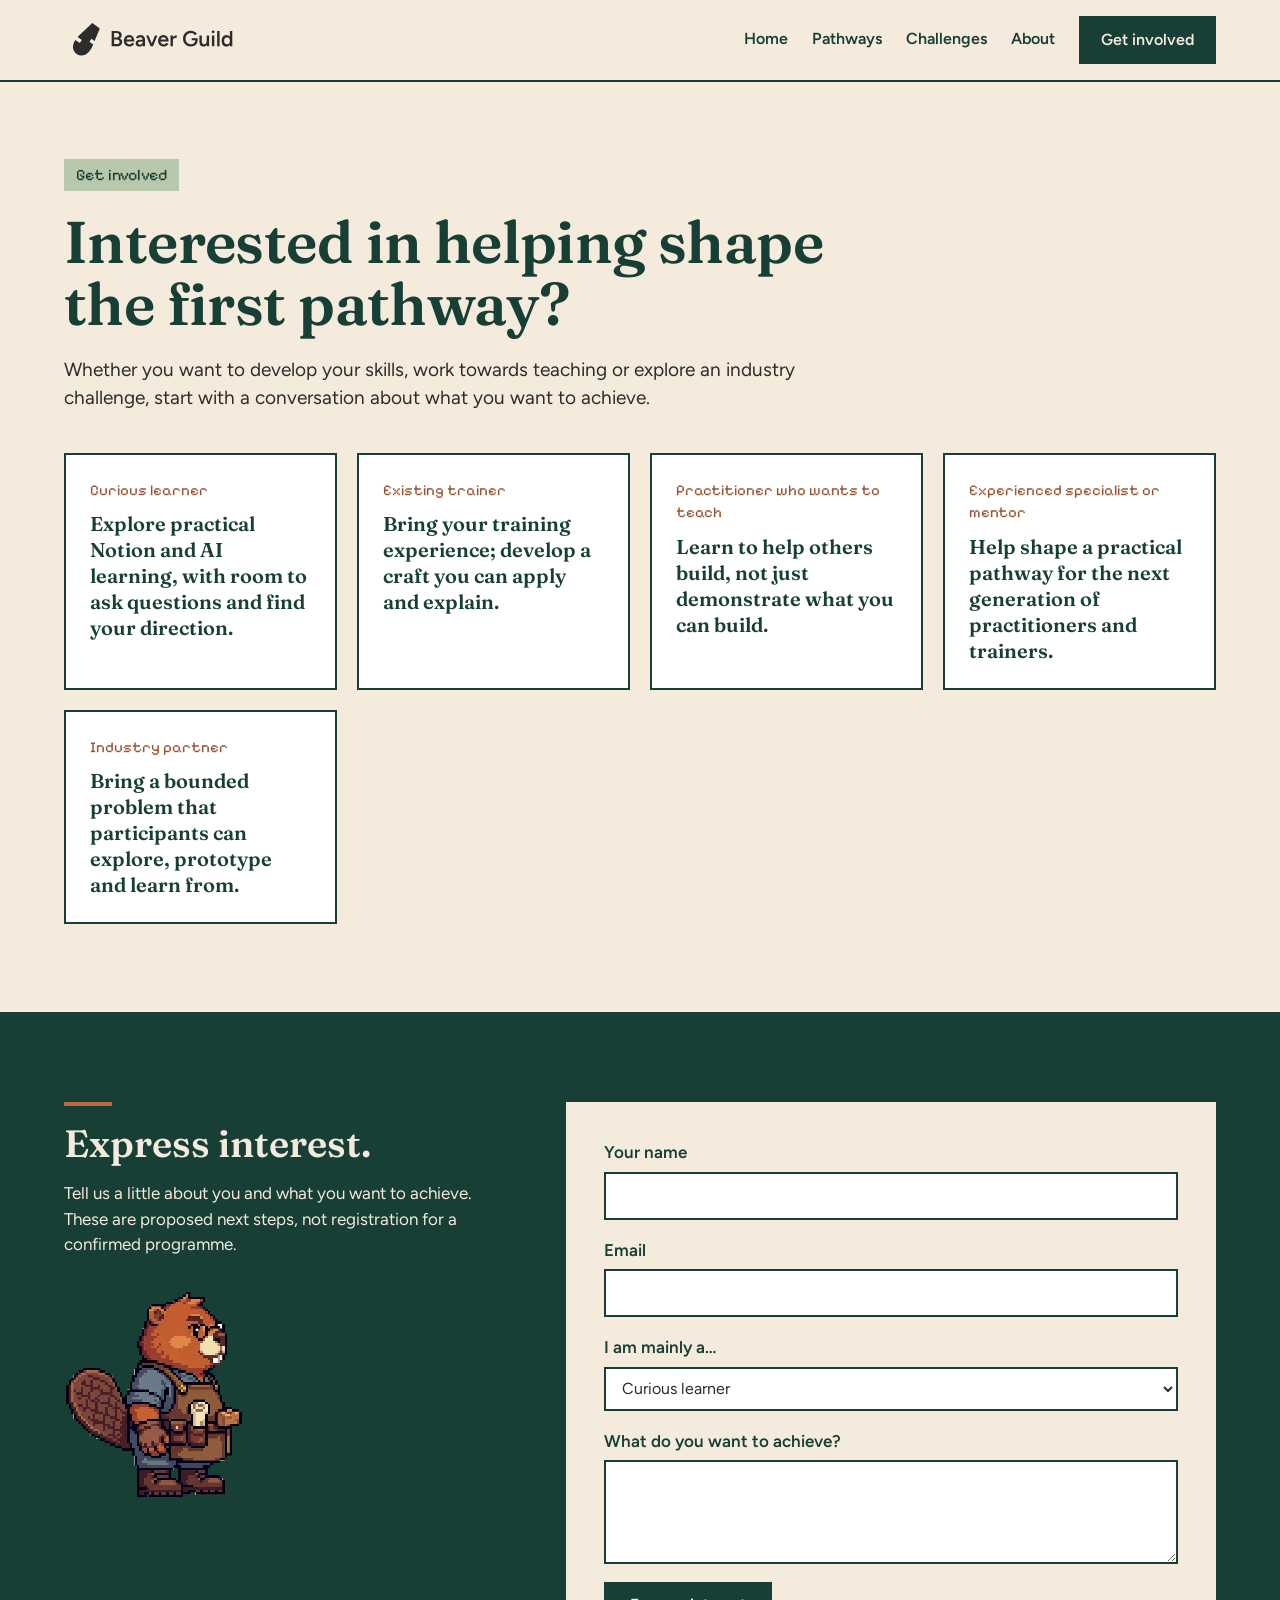
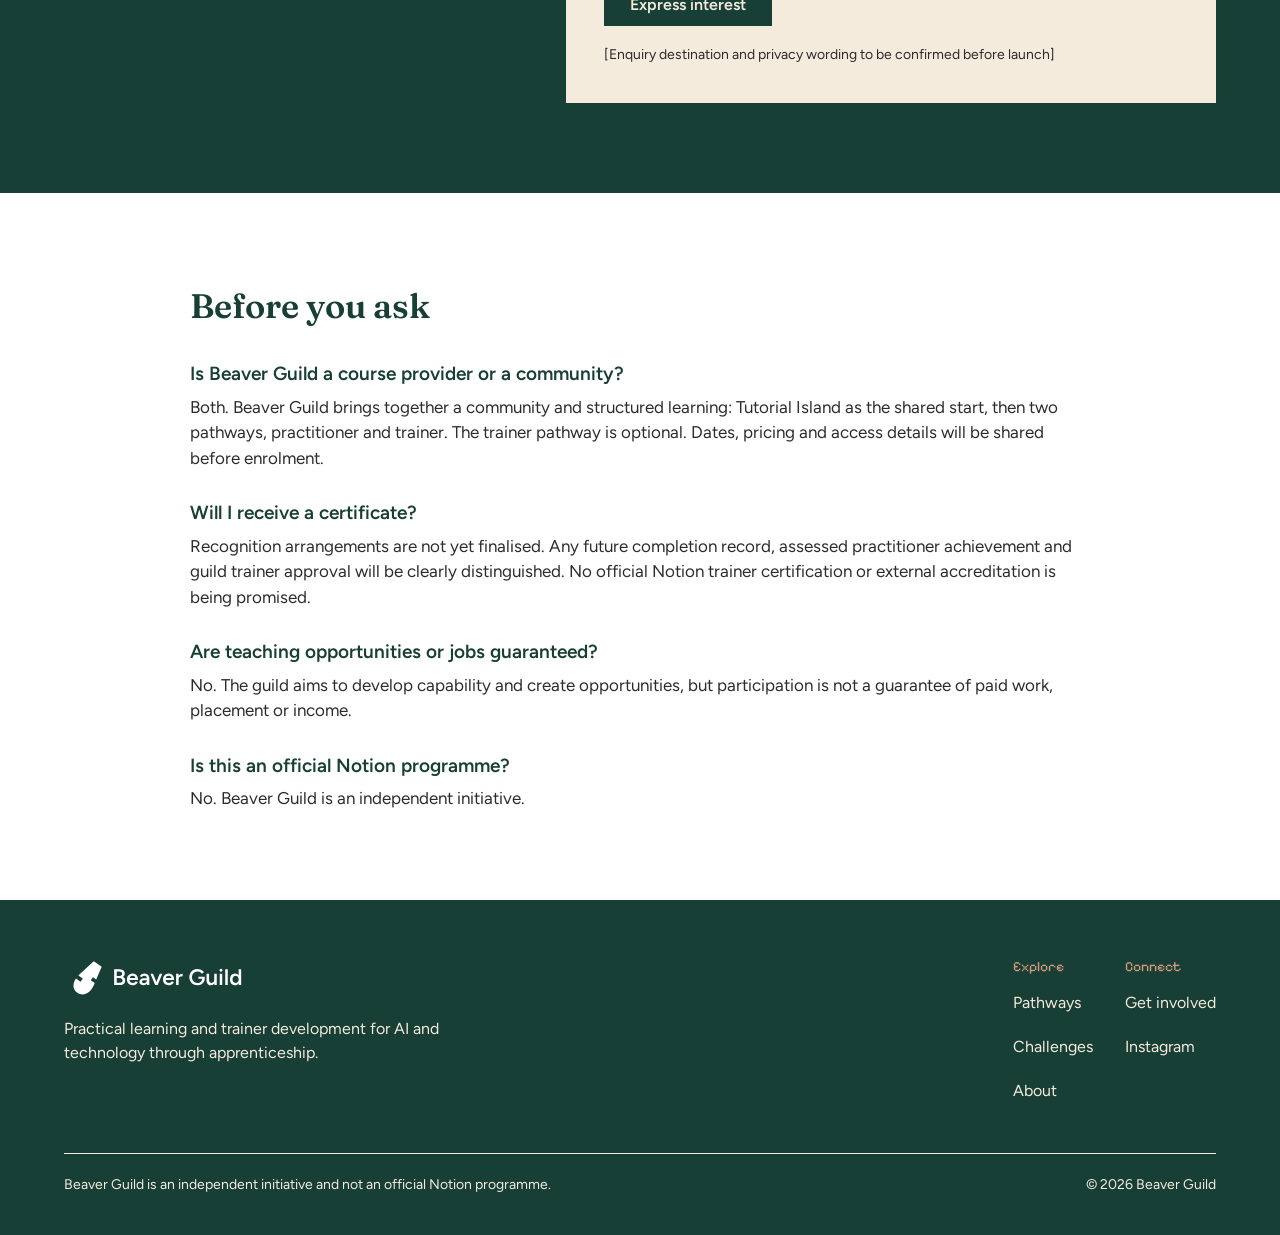
==== get-involved.html @ 60c42948 "Beaver Guild website: first static release Five pages (Home, Pathways, Challenges, About, Get involv" ====
<!doctype html>
<html lang="en-GB">
<head>
<meta charset="utf-8">
<meta name="viewport" content="width=device-width, initial-scale=1">
<title>Beaver Guild · Get involved</title>
<meta name="description" content="Express interest in Beaver Guild as a learner, trainer, mentor or industry partner.">
<meta property="og:title" content="Beaver Guild · Get involved">
<meta property="og:description" content="Express interest in Beaver Guild as a learner, trainer, mentor or industry partner.">
<meta property="og:image" content="assets/img/world-map-forest.jpg">
<link rel="icon" href="favicon.svg" type="image/svg+xml">
<link rel="preload" href="assets/fonts/Fraunces-SemiBold.ttf" as="font" type="font/ttf" crossorigin>
<link rel="stylesheet" href="assets/css/site.css">
</head>
<body>
<div style="font-family: Figtree, Arial, sans-serif; color: #2C2C2B; background: #F4EBDD; font-size: 17px; line-height: 1.5">
<header style="font-family: Figtree, Arial, sans-serif; color: #173F35; background: #F4EBDD; border-bottom: 2px solid #173F35; padding: 16px clamp(20px, 5vw, 72px)">
<div style="max-width: 1200px; margin: 0 auto; display: flex; flex-wrap: wrap; align-items: center; justify-content: space-between; gap: 12px 32px">
<a href="index.html" style="display: inline-flex; align-items: center; min-height: 44px">
<img src="assets/img/beaver-guild-horizontal-ink.svg" alt="Beaver Guild home" style="width: 190px; height: auto; display: block">
</a>
<nav aria-label="Main" style="display: flex; flex-wrap: wrap; align-items: center; gap: 4px 24px">
<a href="index.html" style="display: inline-flex; align-items: center; min-height: 44px; font-size: 16px; font-weight: 600; color: #173F35; text-decoration: none; border-bottom: 3px solid transparent">Home</a>
<a href="pathways.html" style="display: inline-flex; align-items: center; min-height: 44px; font-size: 16px; font-weight: 600; color: #173F35; text-decoration: none; border-bottom: 3px solid transparent">Pathways</a>
<a href="challenges.html" style="display: inline-flex; align-items: center; min-height: 44px; font-size: 16px; font-weight: 600; color: #173F35; text-decoration: none; border-bottom: 3px solid transparent">Challenges</a>
<a href="about.html" style="display: inline-flex; align-items: center; min-height: 44px; font-size: 16px; font-weight: 600; color: #173F35; text-decoration: none; border-bottom: 3px solid transparent">About</a>
<a href="get-involved.html" style="display: inline-flex; align-items: center; min-height: 44px; padding: 0 20px; background: #173F35; color: #F4EBDD; border: 2px solid #173F35; font-weight: 600; font-size: 16px; text-decoration: none">Get involved</a>
</nav>
</div>
</header>

<section style="padding: clamp(48px, 6vw, 88px) clamp(20px, 5vw, 72px) 40px">
<div style="max-width: 1200px; margin: 0 auto; display: flex; flex-direction: column; gap: 20px; align-items: flex-start">
<span style="font-family: 'Pixelify Sans', monospace; font-size: 16px; background: #B8C8AD; color: #173F35; padding: 8px 12px; line-height: 1">Get involved</span>
<h1 style="margin: 0; font-family: Fraunces, Georgia, serif; font-weight: 600; font-size: clamp(36px, 4.6vw, 60px); line-height: 1.06; letter-spacing: -0.01em; color: #173F35; max-width: 20ch">Interested in helping shape the first pathway?</h1>
<p style="margin: 0; font-size: 19px; max-width: 62ch">Whether you want to develop your skills, work towards teaching or explore an industry challenge, start with a conversation about what you want to achieve.</p>
</div>
</section>

<section style="padding: 0 clamp(20px, 5vw, 72px) clamp(56px, 7vw, 88px)">
<div style="max-width: 1200px; margin: 0 auto; display: grid; grid-template-columns: repeat(auto-fit, minmax(260px, 1fr)); gap: 20px">
<div style="background: #FFFFFF; border: 2px solid #173F35; padding: 24px; display: flex; flex-direction: column; gap: 10px">
<span style="font-family: 'Pixelify Sans', monospace; font-size: 15px; color: #985534">Curious learner</span>
<p style="margin: 0; font-family: Fraunces, Georgia, serif; font-weight: 600; font-size: 20px; line-height: 1.3; color: #173F35">Explore practical Notion and AI learning, with room to ask questions and find your direction.</p>
</div>
<div style="background: #FFFFFF; border: 2px solid #173F35; padding: 24px; display: flex; flex-direction: column; gap: 10px">
<span style="font-family: 'Pixelify Sans', monospace; font-size: 15px; color: #985534">Existing trainer</span>
<p style="margin: 0; font-family: Fraunces, Georgia, serif; font-weight: 600; font-size: 20px; line-height: 1.3; color: #173F35">Bring your training experience; develop a craft you can apply and explain.</p>
</div>
<div style="background: #FFFFFF; border: 2px solid #173F35; padding: 24px; display: flex; flex-direction: column; gap: 10px">
<span style="font-family: 'Pixelify Sans', monospace; font-size: 15px; color: #985534">Practitioner who wants to teach</span>
<p style="margin: 0; font-family: Fraunces, Georgia, serif; font-weight: 600; font-size: 20px; line-height: 1.3; color: #173F35">Learn to help others build, not just demonstrate what you can build.</p>
</div>
<div style="background: #FFFFFF; border: 2px solid #173F35; padding: 24px; display: flex; flex-direction: column; gap: 10px">
<span style="font-family: 'Pixelify Sans', monospace; font-size: 15px; color: #985534">Experienced specialist or mentor</span>
<p style="margin: 0; font-family: Fraunces, Georgia, serif; font-weight: 600; font-size: 20px; line-height: 1.3; color: #173F35">Help shape a practical pathway for the next generation of practitioners and trainers.</p>
</div>
<div style="background: #FFFFFF; border: 2px solid #173F35; padding: 24px; display: flex; flex-direction: column; gap: 10px">
<span style="font-family: 'Pixelify Sans', monospace; font-size: 15px; color: #985534">Industry partner</span>
<p style="margin: 0; font-family: Fraunces, Georgia, serif; font-weight: 600; font-size: 20px; line-height: 1.3; color: #173F35">Bring a bounded problem that participants can explore, prototype and learn from.</p>
</div>
</div>
</section>

<section style="background: #173F35; color: #F4EBDD; padding: clamp(56px, 7vw, 96px) clamp(20px, 5vw, 72px)">
<div style="max-width: 1200px; margin: 0 auto; display: flex; flex-wrap: wrap; gap: 48px; align-items: flex-start">
<div style="flex: 1 1 360px; min-width: 0; display: flex; flex-direction: column; gap: 16px">
<div style="width: 48px; height: 4px; background: #B9673F"></div>
<h2 style="margin: 0; font-family: Fraunces, Georgia, serif; font-weight: 600; font-size: clamp(28px, 3vw, 38px); line-height: 1.15; color: #F4EBDD">Express interest.</h2>
<p style="margin: 0; color: #F4EBDD">Tell us a little about you and what you want to achieve. These are proposed next steps, not registration for a confirmed programme.</p>
<img src="assets/img/guild-artisan-side-facing.png" alt="" style="width: 180px; height: 209px; object-fit: contain; image-rendering: pixelated; display: block; margin-top: 16px">
</div>
<div style="flex: 1 1 480px; min-width: 0; background: #F4EBDD; color: #2C2C2B; padding: clamp(24px, 3vw, 40px)">
<div id="bg-sent" hidden>
<div style="display: flex; flex-direction: column; gap: 12px">
<span style="font-family: 'Pixelify Sans', monospace; font-size: 16px; color: #173F35; background: #B8C8AD; padding: 6px 10px; align-self: flex-start">Quest logged</span>
<p style="margin: 0; font-family: Fraunces, Georgia, serif; font-weight: 600; font-size: 24px; color: #173F35">Thank you. We will be in touch about what you want to achieve.</p>
<p style="margin: 0; font-size: 15px">Prototype only: nothing has been sent.</p>
<button type="button" id="bg-reset" style="align-self: flex-start; min-height: 44px; padding: 0 20px; background: transparent; color: #173F35; border: 2px solid #173F35; font-family: Figtree, Arial, sans-serif; font-weight: 600; font-size: 16px; cursor: pointer">Back to the form</button>
</div>
</div>
<div id="bg-form">
<div style="display: flex; flex-direction: column; gap: 18px">
<div style="display: flex; flex-direction: column; gap: 6px">
<label for="bg-name" style="font-weight: 600; color: #173F35">Your name</label>
<input id="bg-name" type="text" autocomplete="name" style="min-height: 44px; padding: 0 12px; border: 2px solid #173F35; border-radius: 0; background: #FFFFFF; font-family: Figtree, Arial, sans-serif; font-size: 16px; color: #2C2C2B">
</div>
<div style="display: flex; flex-direction: column; gap: 6px">
<label for="bg-email" style="font-weight: 600; color: #173F35">Email</label>
<input id="bg-email" type="email" autocomplete="email" style="min-height: 44px; padding: 0 12px; border: 2px solid #173F35; border-radius: 0; background: #FFFFFF; font-family: Figtree, Arial, sans-serif; font-size: 16px; color: #2C2C2B">
</div>
<div style="display: flex; flex-direction: column; gap: 6px">
<label for="bg-role" style="font-weight: 600; color: #173F35">I am mainly a…</label>
<select id="bg-role" style="min-height: 44px; padding: 0 12px; border: 2px solid #173F35; border-radius: 0; background: #FFFFFF; font-family: Figtree, Arial, sans-serif; font-size: 16px; color: #2C2C2B">
<option>Curious learner</option>
<option>Existing trainer</option>
<option>Practitioner who wants to teach</option>
<option>Experienced specialist or mentor</option>
<option>Industry partner</option>
</select>
</div>
<div style="display: flex; flex-direction: column; gap: 6px">
<label for="bg-goal" style="font-weight: 600; color: #173F35">What do you want to achieve?</label>
<textarea id="bg-goal" rows="4" style="padding: 12px; border: 2px solid #173F35; border-radius: 0; background: #FFFFFF; font-family: Figtree, Arial, sans-serif; font-size: 16px; color: #2C2C2B; resize: vertical"></textarea>
</div>
<button type="button" id="bg-send" style="align-self: flex-start; min-height: 44px; padding: 0 24px; background: #173F35; color: #F4EBDD; border: 2px solid #173F35; font-family: Figtree, Arial, sans-serif; font-weight: 600; font-size: 16px; cursor: pointer">Express interest</button>
<p style="margin: 0; font-size: 14px">[Enquiry destination and privacy wording to be confirmed before launch]</p>
</div>
</div>
</div>
</div>
</section>

<section style="background: #FFFFFF; padding: clamp(56px, 7vw, 88px) clamp(20px, 5vw, 72px)">
<div style="max-width: 900px; margin: 0 auto; display: flex; flex-direction: column; gap: 28px">
<h2 style="margin: 0; font-family: Fraunces, Georgia, serif; font-weight: 600; font-size: clamp(26px, 2.8vw, 34px); color: #173F35">Before you ask</h2>
<div style="display: flex; flex-direction: column; gap: 6px">
<h3 style="margin: 0; font-size: 19px; font-weight: 600; color: #173F35">Is Beaver Guild a course provider or a community?</h3>
<p style="margin: 0">Both. Beaver Guild brings together a community and structured learning: Tutorial Island as the shared start, then two pathways, practitioner and trainer. The trainer pathway is optional. Dates, pricing and access details will be shared before enrolment.</p>
</div>
<div style="display: flex; flex-direction: column; gap: 6px">
<h3 style="margin: 0; font-size: 19px; font-weight: 600; color: #173F35">Will I receive a certificate?</h3>
<p style="margin: 0">Recognition arrangements are not yet finalised. Any future completion record, assessed practitioner achievement and guild trainer approval will be clearly distinguished. No official Notion trainer certification or external accreditation is being promised.</p>
</div>
<div style="display: flex; flex-direction: column; gap: 6px">
<h3 style="margin: 0; font-size: 19px; font-weight: 600; color: #173F35">Are teaching opportunities or jobs guaranteed?</h3>
<p style="margin: 0">No. The guild aims to develop capability and create opportunities, but participation is not a guarantee of paid work, placement or income.</p>
</div>
<div style="display: flex; flex-direction: column; gap: 6px">
<h3 style="margin: 0; font-size: 19px; font-weight: 600; color: #173F35">Is this an official Notion programme?</h3>
<p style="margin: 0">No. Beaver Guild is an independent initiative.</p>
</div>
</div>
</section>

<footer style="font-family: Figtree, Arial, sans-serif; background: #173F35; color: #F4EBDD; padding: 56px clamp(20px, 5vw, 72px) 40px; font-size: 16px; line-height: 1.5">
<div style="max-width: 1200px; margin: 0 auto; display: flex; flex-direction: column; gap: 40px">
<div style="display: flex; flex-wrap: wrap; justify-content: space-between; gap: 32px">
<div style="flex: 1 1 320px; min-width: 0; display: flex; flex-direction: column; gap: 16px">
<img src="assets/img/beaver-guild-horizontal-white.svg" alt="Beaver Guild" style="width: 200px; height: auto; display: block">
<p style="margin: 0; max-width: 42ch; color: #F4EBDD">Practical learning and trainer development for AI and technology through apprenticeship.</p>
</div>
<nav aria-label="Footer" style="flex: 0 1 auto; display: flex; flex-wrap: wrap; gap: 8px 32px">
<div style="display: flex; flex-direction: column">
<span style="font-family: 'Pixelify Sans', monospace; font-size: 14px; color: #D39A7E; margin-bottom: 4px">Explore</span>
<a href="pathways.html" style="color: #F4EBDD; text-decoration: none; min-height: 44px; display: inline-flex; align-items: center">Pathways</a>
<a href="challenges.html" style="color: #F4EBDD; text-decoration: none; min-height: 44px; display: inline-flex; align-items: center">Challenges</a>
<a href="about.html" style="color: #F4EBDD; text-decoration: none; min-height: 44px; display: inline-flex; align-items: center">About</a>
</div>
<div style="display: flex; flex-direction: column">
<span style="font-family: 'Pixelify Sans', monospace; font-size: 14px; color: #D39A7E; margin-bottom: 4px">Connect</span>
<a href="get-involved.html" style="color: #F4EBDD; text-decoration: none; min-height: 44px; display: inline-flex; align-items: center">Get involved</a>
<a href="https://www.instagram.com/beaverguild" style="color: #F4EBDD; text-decoration: none; min-height: 44px; display: inline-flex; align-items: center">Instagram</a>
</div>
</nav>
</div>
<div style="border-top: 1px solid #F4EBDD; padding-top: 20px; display: flex; flex-wrap: wrap; justify-content: space-between; gap: 8px 24px; font-size: 14px">
<p style="margin: 0; color: #F4EBDD">Beaver Guild is an independent initiative and not an official Notion programme.</p>
<p style="margin: 0; color: #F4EBDD">© 2026 Beaver Guild</p>
</div>
</div>
</footer>
</div>
<script>
(function(){var f=document.getElementById("bg-form"),s=document.getElementById("bg-sent");
document.getElementById("bg-send").addEventListener("click",function(){f.hidden=true;s.hidden=false;});
document.getElementById("bg-reset").addEventListener("click",function(){s.hidden=true;f.hidden=false;});})();
</script>
</body>
</html>
---- assets/css/site.css ----
@font-face{font-family:"Fraunces";src:url("../fonts/Fraunces-SemiBold.ttf") format("truetype");font-weight:600;font-style:normal}
@font-face{font-family:"Figtree";src:url("../fonts/Figtree-Regular.ttf") format("truetype");font-weight:400;font-style:normal}
@font-face{font-family:"Figtree";src:url("../fonts/Figtree-SemiBold.ttf") format("truetype");font-weight:600;font-style:normal}
@font-face{font-family:"Pixelify Sans";src:url("../fonts/PixelifySans-Regular.ttf") format("truetype");font-weight:400;font-style:normal}
body{margin:0;background:#F4EBDD}
a{color:#985534}a:hover{color:#173F35}
a:focus-visible{outline:3px solid #173F35;outline-offset:3px}

button:focus-visible,input:focus-visible,select:focus-visible,textarea:focus-visible{outline:3px solid #173F35;outline-offset:3px}
img{max-width:100%}
[hidden]{display:none!important}
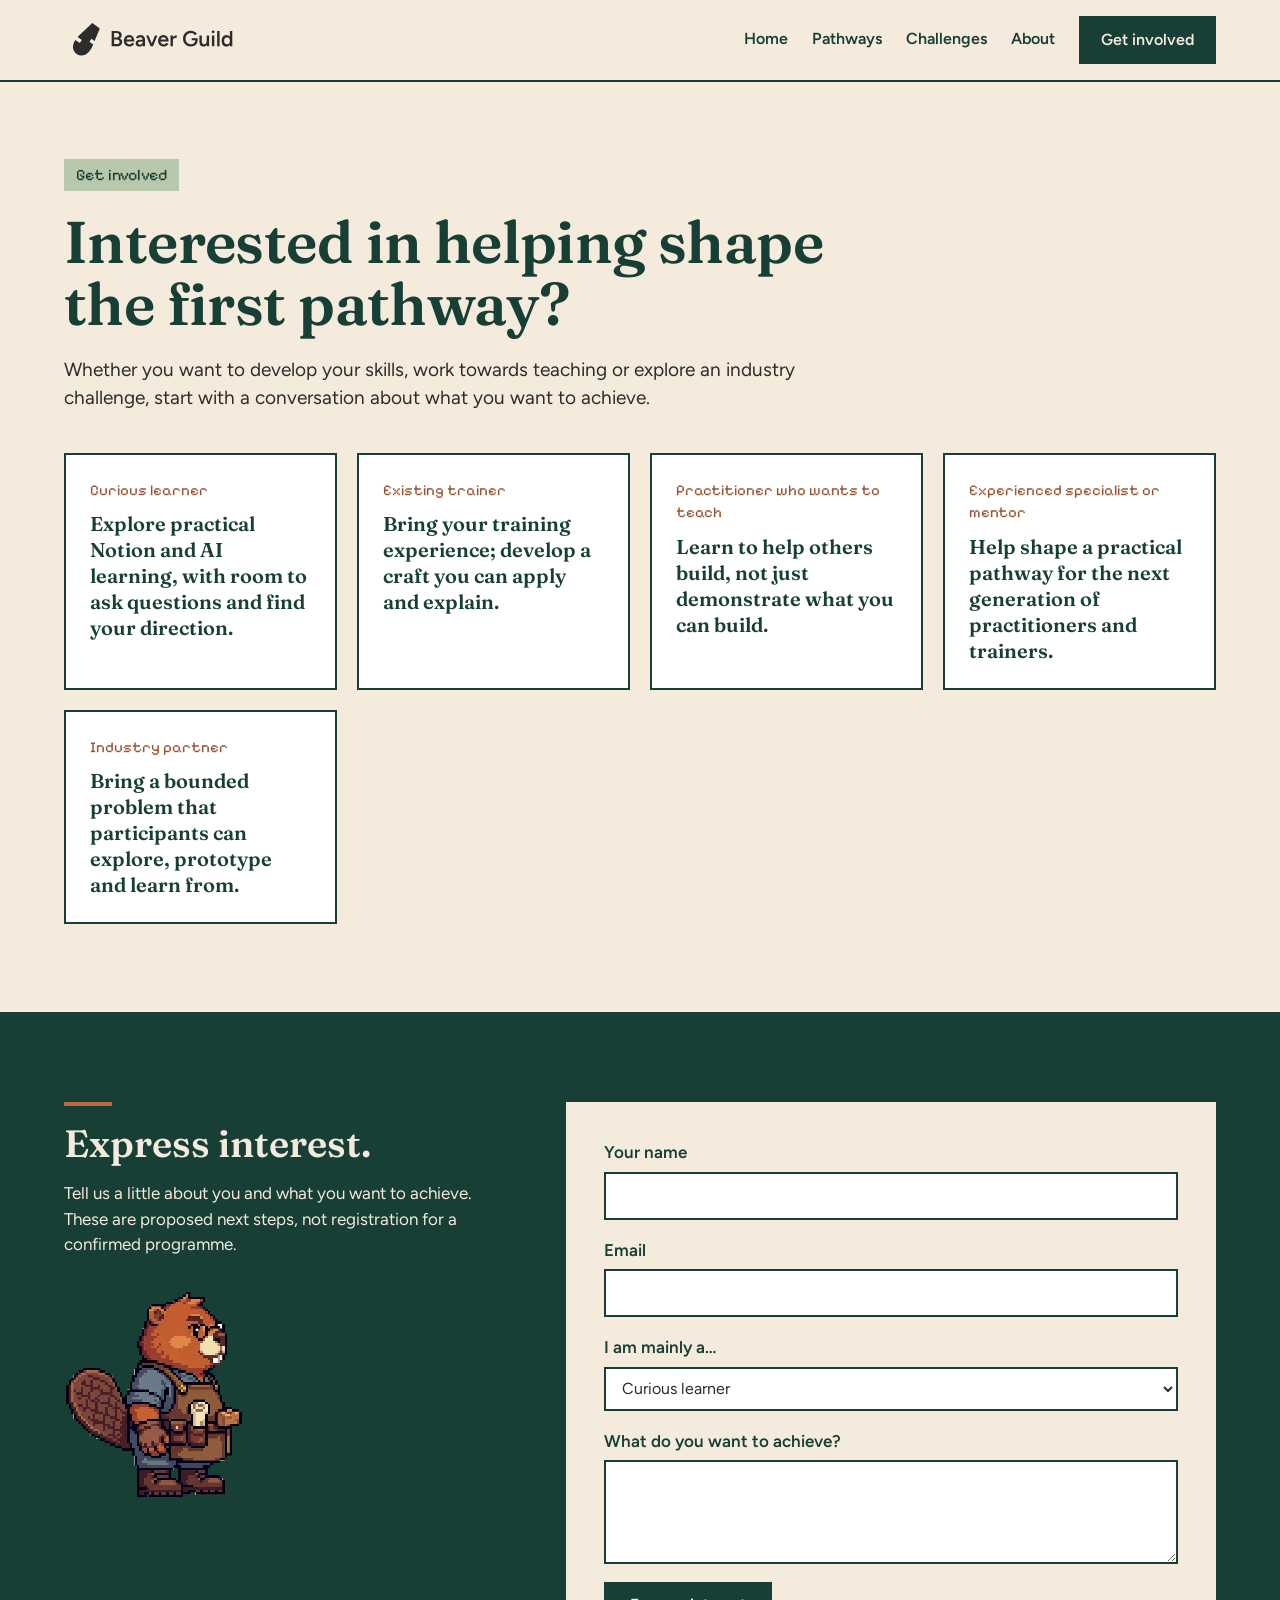
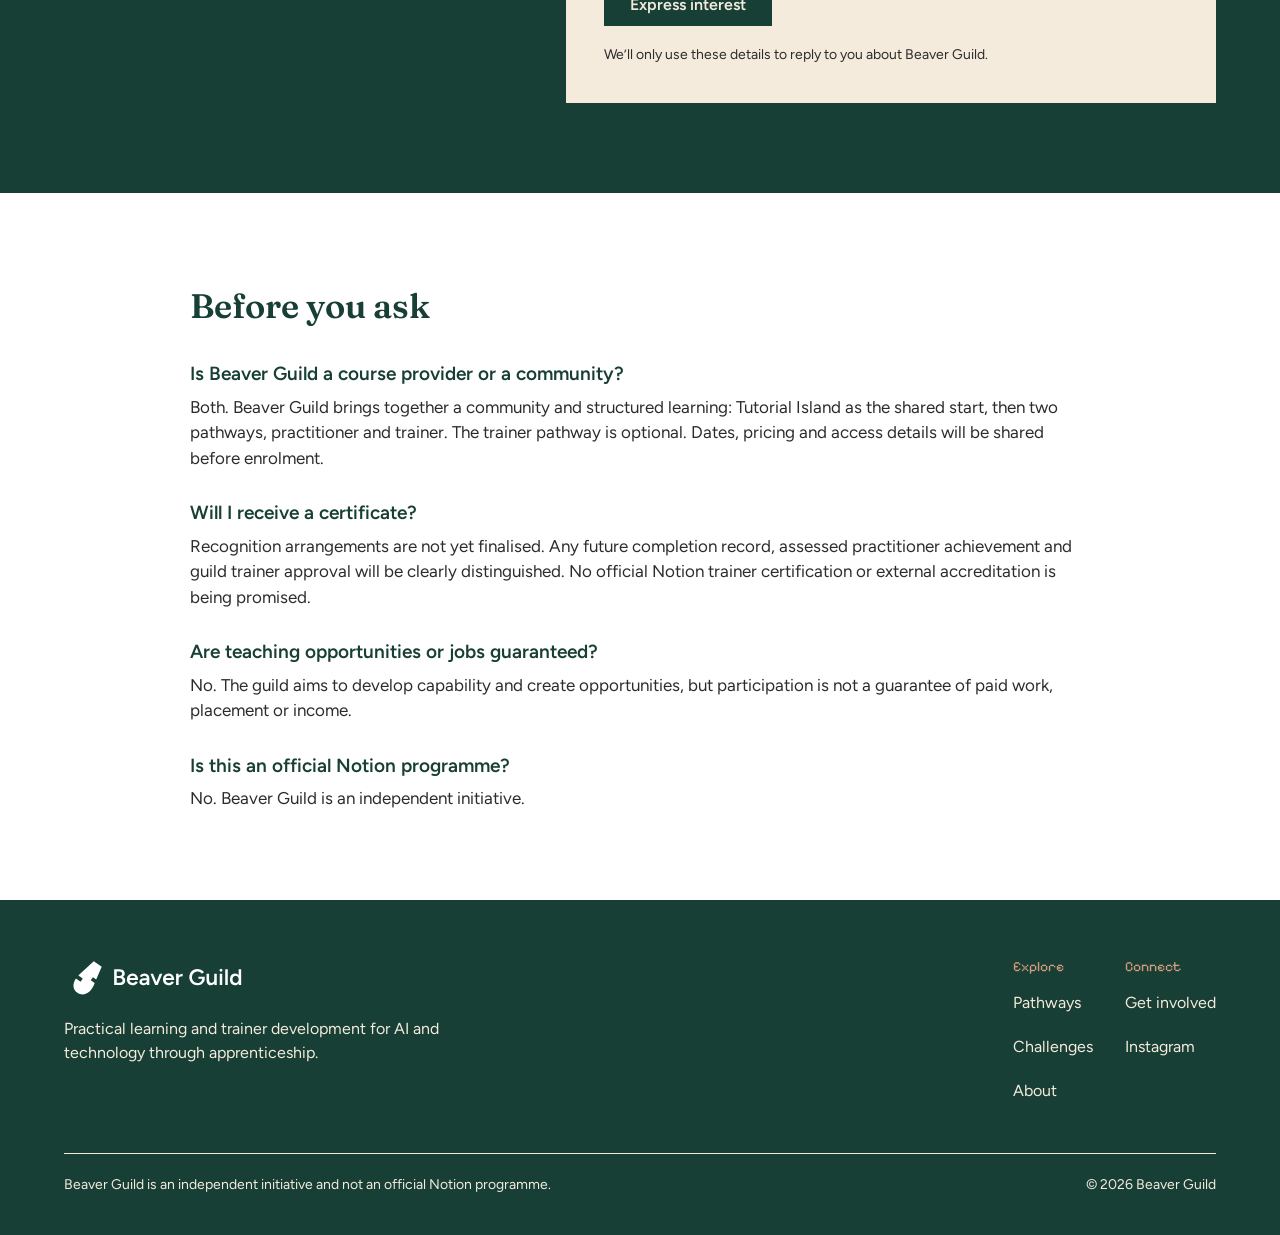
==== commit 718e2e13: "Connect the interest form to Netlify Forms The Get involved form is now a real Netlify Form (express" ====
--- a/get-involved.html
+++ b/get-involved.html
@@ -75,23 +75,24 @@
 <div style="display: flex; flex-direction: column; gap: 12px">
 <span style="font-family: 'Pixelify Sans', monospace; font-size: 16px; color: #173F35; background: #B8C8AD; padding: 6px 10px; align-self: flex-start">Quest logged</span>
 <p style="margin: 0; font-family: Fraunces, Georgia, serif; font-weight: 600; font-size: 24px; color: #173F35">Thank you. We will be in touch about what you want to achieve.</p>
-<p style="margin: 0; font-size: 15px">Prototype only: nothing has been sent.</p>
 <button type="button" id="bg-reset" style="align-self: flex-start; min-height: 44px; padding: 0 20px; background: transparent; color: #173F35; border: 2px solid #173F35; font-family: Figtree, Arial, sans-serif; font-weight: 600; font-size: 16px; cursor: pointer">Back to the form</button>
 </div>
 </div>
-<div id="bg-form">
+<form id="bg-form" name="express-interest" method="POST" action="/thanks.html" data-netlify="true" netlify-honeypot="bot-field">
+<input type="hidden" name="form-name" value="express-interest">
+<p hidden><label>Leave this empty: <input name="bot-field" tabindex="-1" autocomplete="off"></label></p>
 <div style="display: flex; flex-direction: column; gap: 18px">
 <div style="display: flex; flex-direction: column; gap: 6px">
 <label for="bg-name" style="font-weight: 600; color: #173F35">Your name</label>
-<input id="bg-name" type="text" autocomplete="name" style="min-height: 44px; padding: 0 12px; border: 2px solid #173F35; border-radius: 0; background: #FFFFFF; font-family: Figtree, Arial, sans-serif; font-size: 16px; color: #2C2C2B">
+<input id="bg-name" name="name" type="text" autocomplete="name" required style="min-height: 44px; padding: 0 12px; border: 2px solid #173F35; border-radius: 0; background: #FFFFFF; font-family: Figtree, Arial, sans-serif; font-size: 16px; color: #2C2C2B">
 </div>
 <div style="display: flex; flex-direction: column; gap: 6px">
 <label for="bg-email" style="font-weight: 600; color: #173F35">Email</label>
-<input id="bg-email" type="email" autocomplete="email" style="min-height: 44px; padding: 0 12px; border: 2px solid #173F35; border-radius: 0; background: #FFFFFF; font-family: Figtree, Arial, sans-serif; font-size: 16px; color: #2C2C2B">
+<input id="bg-email" name="email" type="email" autocomplete="email" required style="min-height: 44px; padding: 0 12px; border: 2px solid #173F35; border-radius: 0; background: #FFFFFF; font-family: Figtree, Arial, sans-serif; font-size: 16px; color: #2C2C2B">
 </div>
 <div style="display: flex; flex-direction: column; gap: 6px">
 <label for="bg-role" style="font-weight: 600; color: #173F35">I am mainly a…</label>
-<select id="bg-role" style="min-height: 44px; padding: 0 12px; border: 2px solid #173F35; border-radius: 0; background: #FFFFFF; font-family: Figtree, Arial, sans-serif; font-size: 16px; color: #2C2C2B">
+<select id="bg-role" name="role" style="min-height: 44px; padding: 0 12px; border: 2px solid #173F35; border-radius: 0; background: #FFFFFF; font-family: Figtree, Arial, sans-serif; font-size: 16px; color: #2C2C2B">
 <option>Curious learner</option>
 <option>Existing trainer</option>
 <option>Practitioner who wants to teach</option>
@@ -101,12 +102,13 @@
 </div>
 <div style="display: flex; flex-direction: column; gap: 6px">
 <label for="bg-goal" style="font-weight: 600; color: #173F35">What do you want to achieve?</label>
-<textarea id="bg-goal" rows="4" style="padding: 12px; border: 2px solid #173F35; border-radius: 0; background: #FFFFFF; font-family: Figtree, Arial, sans-serif; font-size: 16px; color: #2C2C2B; resize: vertical"></textarea>
+<textarea id="bg-goal" name="goal" rows="4" style="padding: 12px; border: 2px solid #173F35; border-radius: 0; background: #FFFFFF; font-family: Figtree, Arial, sans-serif; font-size: 16px; color: #2C2C2B; resize: vertical"></textarea>
 </div>
-<button type="button" id="bg-send" style="align-self: flex-start; min-height: 44px; padding: 0 24px; background: #173F35; color: #F4EBDD; border: 2px solid #173F35; font-family: Figtree, Arial, sans-serif; font-weight: 600; font-size: 16px; cursor: pointer">Express interest</button>
-<p style="margin: 0; font-size: 14px">[Enquiry destination and privacy wording to be confirmed before launch]</p>
+<button type="submit" id="bg-send" style="align-self: flex-start; min-height: 44px; padding: 0 24px; background: #173F35; color: #F4EBDD; border: 2px solid #173F35; font-family: Figtree, Arial, sans-serif; font-weight: 600; font-size: 16px; cursor: pointer">Express interest</button>
+<p id="bg-error" role="alert" hidden style="margin: 0; font-size: 15px; font-weight: 600; color: #985534">Something went wrong and your details weren’t sent. Please try again in a moment.</p>
+<p style="margin: 0; font-size: 14px">We’ll only use these details to reply to you about Beaver Guild.</p>
 </div>
-</div>
+</form>
 </div>
 </div>
 </section>
@@ -162,9 +164,19 @@
 </footer>
 </div>
 <script>
-(function(){var f=document.getElementById("bg-form"),s=document.getElementById("bg-sent");
-document.getElementById("bg-send").addEventListener("click",function(){f.hidden=true;s.hidden=false;});
-document.getElementById("bg-reset").addEventListener("click",function(){s.hidden=true;f.hidden=false;});})();
+(function(){
+var f=document.getElementById("bg-form"),s=document.getElementById("bg-sent"),err=document.getElementById("bg-error"),btn=document.getElementById("bg-send");
+f.addEventListener("submit",function(e){
+  e.preventDefault();
+  if(!f.checkValidity()){f.reportValidity();return;}
+  err.hidden=true;btn.disabled=true;btn.textContent="Sending…";
+  fetch("/",{method:"POST",headers:{"Content-Type":"application/x-www-form-urlencoded"},body:new URLSearchParams(new FormData(f)).toString()})
+    .then(function(r){if(!r.ok)throw new Error(r.status);f.reset();f.hidden=true;s.hidden=false;s.querySelector("button").focus();})
+    .catch(function(){err.hidden=false;})
+    .finally(function(){btn.disabled=false;btn.textContent="Express interest";});
+});
+document.getElementById("bg-reset").addEventListener("click",function(){s.hidden=true;f.hidden=false;document.getElementById("bg-name").focus();});
+})();
 </script>
 </body>
 </html>
